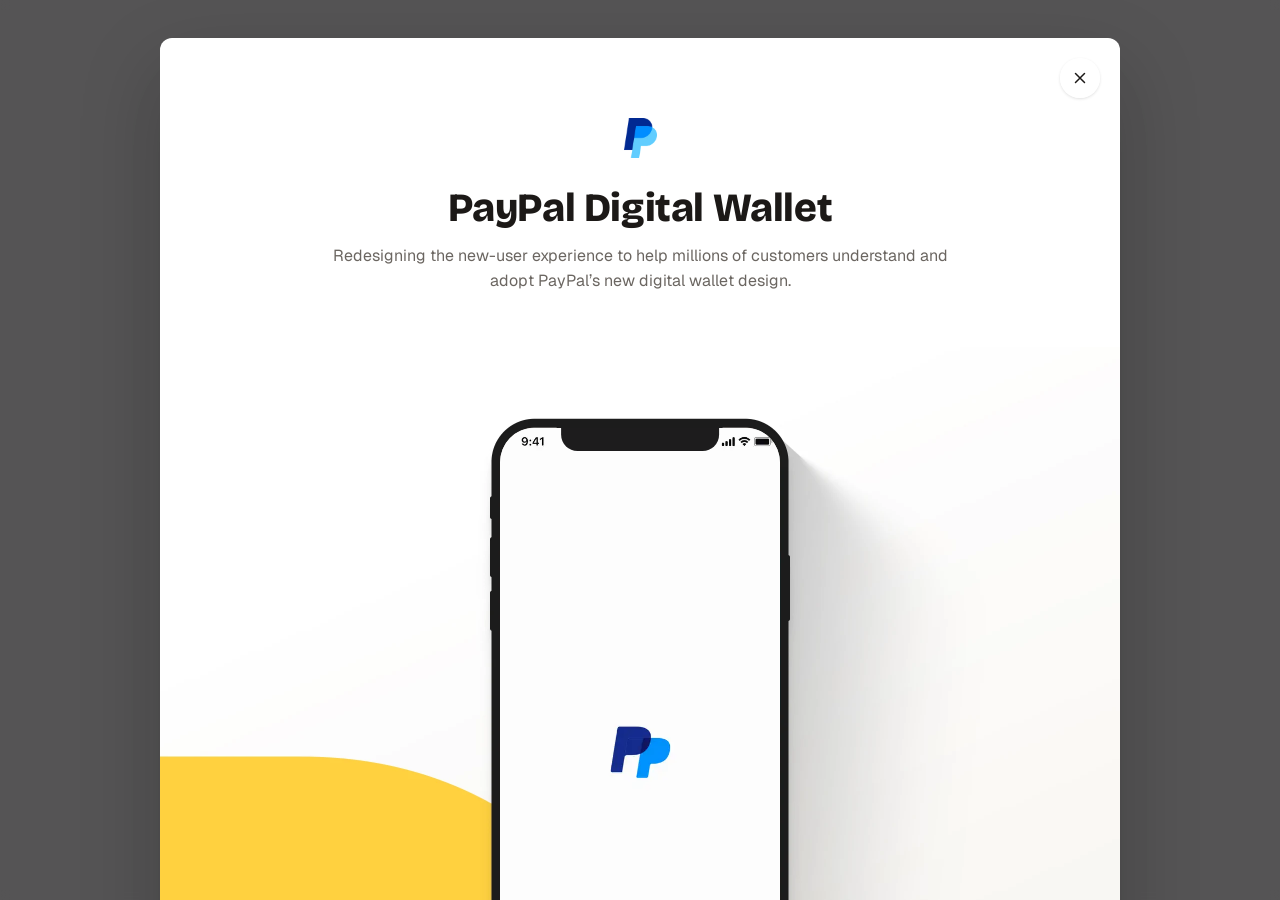
==== paypal/index.html @ 9b064993 "Make Vertical Stories the main homepage; previous home moves to ?alt2 - index.html is now the 3c "Ve" ====
<!DOCTYPE html>
<html lang="en">
<head>
<meta charset="utf-8">
<meta name="viewport" content="width=device-width, initial-scale=1">
<link rel="icon" type="image/svg+xml" href="../assets/logos/favicon.svg">
<title>PayPal Digital Wallet — Case Study</title>
<meta name="description" content="Redesigning the new-user experience to help millions of customers understand and adopt PayPal's new digital wallet design.">
<!-- Link previews. Scrapers do not run JS and never receive the #slug, so a
     shared /#paypal link previews with the card below; the per-project cards
     apply to the standalone /paypal/ URLs. Absolute by spec - update BASE here
     if the site ever moves to a custom domain. -->
<link rel="canonical" href="https://mnguyen89.github.io/portfolio/paypal/">
<meta property="og:type" content="article">
<meta property="og:site_name" content="Minh Nguyen — Product Design">
<meta property="og:title" content="PayPal Digital Wallet — Case Study">
<meta property="og:description" content="Redesigning the new-user experience to help millions of customers understand and adopt PayPal's new digital wallet design.">
<meta property="og:url" content="https://mnguyen89.github.io/portfolio/paypal/">
<meta property="og:image" content="https://mnguyen89.github.io/portfolio/assets/og/og-paypal.jpg">
<meta property="og:image:width" content="1200">
<meta property="og:image:height" content="630">
<meta property="og:image:alt" content="The redesigned PayPal home screen on an iPhone, over the blue and gold brand shapes.">
<meta name="twitter:card" content="summary_large_image">
<link rel="preconnect" href="https://fonts.googleapis.com">
<link rel="preconnect" href="https://fonts.gstatic.com" crossorigin>
<link href="https://fonts.googleapis.com/css2?family=Bricolage+Grotesque:opsz,wght@12..96,400..800&family=Geist:wght@400..700&family=Inter:wght@400..700&display=swap" rel="stylesheet">
<link rel="stylesheet" href="styles.css?v=4c7ffb04">
<link rel="stylesheet" href="../shared/project-nav.css?v=df416aa3">
</head>
<body>

<div class="cs-backdrop" data-modal>
  <div class="cs-panel" role="dialog" aria-modal="true" aria-labelledby="cs-title" tabindex="-1">
    <button class="cs-close" type="button" data-modal-close aria-label="Close case study">
      <svg viewBox="0 0 24 24" aria-hidden="true"><path d="M6 6l12 12M18 6L6 18" /></svg>
    </button>

    <article class="cs">
      <header class="cs-hero">
        <img class="cs-hero__logo" src="assets/paypal-logo.webp" alt="PayPal" width="200" height="241">
        <h1 class="cs-hero__title" id="cs-title">PayPal Digital Wallet</h1>
        <p class="cs-hero__lede">Redesigning the new-user experience to help millions of customers understand and adopt PayPal’s new digital wallet design.</p>
      </header>

      <div class="cs-heroVisual">
        <img class="cs-heroVisual__plate" src="assets/mockups/hero-stage.webp" width="1920" height="1588"
             alt="" aria-hidden="true" fetchpriority="high">
        <span class="cs-plateScreen cs-heroVisual__screen">
          <img src="assets/screens/hero-poster.webp" width="542" height="1174" alt="Redesigned PayPal home screen welcoming a new user with Send Money and Find Deals shortcuts, a setup checklist and a $5 gift offer." fetchpriority="high" data-anim-src="assets/screens/hero-anim.webp" data-anim-on-load>
          <span class="cs-plateScreen__notch" aria-hidden="true"></span>
        </span>
      </div>

      <section class="cs-keywords" aria-labelledby="cs-keywords-title">
        <h2 class="cs-keywords__title" id="cs-keywords-title">Project at a glance</h2>
        <ul class="cs-tags">
          <li class="cs-tag">Design Lead</li>
          <li class="cs-tag">Mid 2021</li>
          <li class="cs-tag">Mobile</li>
          <li class="cs-tag">New User</li>
          <li class="cs-tag">Activation</li>
          <li class="cs-tag">Onboarding</li>
          <li class="cs-tag">Redesign</li>
          <li class="cs-tag">System</li>
          <li class="cs-tag">Branding</li>
        </ul>
      </section>

      <hr class="cs-divider">

      <section class="cs-copy cs-copy--wide cs-copy--intro" aria-labelledby="cs-premise-title">
        <p class="cs-copy__eyebrow">Problem</p>
        <h2 class="cs-copy__title" id="cs-premise-title">PayPal does a lot; not everyone knew</h2>
        <p class="cs-copy__body">PayPal was evolving from a payments product into a broader digital wallet. The redesigned PayPal app introduced a much wider set of capabilities. We needed an onboarding experience that could introduce the new PayPal without overwhelming people — and work across a rapidly evolving global product. I led the design of a new-user experience that helped customers understand the value of the wallet, personalize their setup, and discover relevant features from their first session.</p>
      </section>

      <section class="cs-gallery" aria-label="Concept illustrations">
        <figure class="cs-gallery__item">
          <img src="assets/illus-1.webp" width="1000" height="840" alt="PayPal app search for a person to pay, with pizza and coin artwork around the phone." decoding="async">
          <figcaption class="cs-gallery__label">Sending money</figcaption>
        </figure>
        <figure class="cs-gallery__item">
          <img src="assets/illus-2.webp" width="1000" height="840" alt="PayPal deals screen with shopping categories and featured offers, with shopper and gift artwork around the phone." decoding="async">
          <figcaption class="cs-gallery__label">Shop and earn</figcaption>
        </figure>
        <figure class="cs-gallery__item cs-gallery__item--solo">
          <img src="assets/illus-3.webp" width="640" height="546" alt="PayPal Bitcoin screen showing the price, a 24-hour chart and Buy and Sell actions, with gold coin artwork around the phone." decoding="async">
          <figcaption class="cs-gallery__label">Investing</figcaption>
        </figure>
      </section>

      <section class="cs-copy" aria-labelledby="cs-background-title">
        <h2 class="cs-copy__title" id="cs-background-title">A new PayPal needed a new intro</h2>
        <p class="cs-copy__body">The new home experience brought previously separate products into a single destination. But while the product itself was changing dramatically, the first-time experience still needed to answer a basic question: How do we help someone quickly understand what PayPal can do for them?</p>
      </section>

      <section class="cs-compare" aria-label="The app before and after the redesign">
        <div class="cs-compare__stage">
          <div class="cs-compare__stageInner">
            <figure class="cs-compare__item cs-compare__item--previous">
              <figcaption class="cs-compare__label">Before</figcaption>
              <img class="cs-compare__card" src="assets/screens/previous.webp" width="744" height="1606" alt="Previous PayPal app home screen with recent activity and promotional banners." loading="lazy" decoding="async">
            </figure>
            <figure class="cs-compare__item cs-compare__item--current">
              <figcaption class="cs-compare__label cs-compare__label--strong">Digital Wallet 2.0</figcaption>
              <div class="cs-compare__phones cs-plate cs-plate--compare">
                <img src="assets/mockups/compare-stage.webp" width="1016" height="964"
                     alt="Two redesigned screens: the welcome screen greeting Alisha with Send Money and Find Deals tiles and a Get set up checklist, and the home screen showing balance, credit cards and Send Again contacts."
                     loading="lazy" decoding="async">
              </div>
            </figure>
          </div>
        </div>
      </section>

      <section class="cs-flow" aria-labelledby="cs-flow-title">
        <div class="cs-flow__copy">
          <h2 class="cs-copy__title" id="cs-flow-title">Considering the impact</h2>
          <p class="cs-copy__body">I led the end-to-end design of the new-user experience, working across product, research, content, engineering, and teams responsible for individual wallet products. The impact reached past new customers: the redesign changed navigation for millions of existing ones too, so one flow had to serve three audiences at once — brand new, new to the app, and simply updating. Showing everyone the same onboarding would have re-introduced the app to people who already knew it.</p>
        </div>

        <div class="cs-flow__stage">
          <div class="cs-flow__stageInner">
        <img class="cs-flow__diagram" src="assets/flow-diagram.webp" width="1280" height="425" alt="Onboarding split into four phases, left to right: Welcome Screen, Sign Up, Tour, First Use." loading="lazy" decoding="async">

        <!-- The matrix ships as the design's bitmap; the table below carries the same
             data to screen readers, which a prose alt attribute could not. -->
        <img class="cs-flow__matrix" src="assets/flow-matrix.webp" width="1280" height="672" alt="" loading="lazy" decoding="async">
        <div class="cs-visuallyHidden">
        <table>
          <caption>Onboarding experience matrix by user segment</caption>
          <thead>
            <tr>
              <th scope="col">Segment</th>
              <th scope="col">Welcome Screen</th>
              <th scope="col">Product Tour</th>
              <th scope="col">First-time experience</th>
            </tr>
          </thead>
          <tbody>
            <tr>
              <th scope="row">New users, who will onboard after 2.0</th>
              <td>Yes — click on Sign Up</td>
              <td>Yes</td>
              <td>Yes</td>
            </tr>
            <tr>
              <th scope="row">Existing users, new to native app after 2.0</th>
              <td>Yes — click on Login</td>
              <td>Yes</td>
              <td>No — already activated</td>
            </tr>
            <tr>
              <th scope="row">Existing users, updating from 1.0 to 2.0</th>
              <td>Not applicable</td>
              <td>Yes</td>
              <td>No — already activated</td>
            </tr>
            <tr>
              <th scope="row" colspan="4">Existing users, new products introduced after 2.0</th>
            </tr>
          </tbody>
        </table>
        </div>
          </div>
        </div>
      </section>

      <section class="cs-launch" aria-labelledby="cs-launch-title">
        <div class="cs-copy cs-copy--onDark">
          <h2 class="cs-copy__title" id="cs-launch-title">Global launch</h2>
          <p class="cs-copy__body">Launching meant 100+ markets, two platforms, and product availability that differed by country — so content was localized for availability and currency, and each piece went out as an experiment measured against the flow it replaced.</p>
          <p class="cs-copy__body"><strong>Profile Completion:</strong> For new users, the biggest challenge was friction — most people abandoned PayPal mid-transaction — a card that wouldn’t link, a payment that declined. Waiting until checkout to get an account in order was too late, so profile completion moved that work forward. We developed an activation zone on the dashboard and turned setup into a visible, resumable checklist, clearing those steps before the first transaction.</p>
        </div>

        <div class="cs-launch__phones cs-plate cs-plate--launch">
          <img src="assets/mockups/launch-stage.webp" width="1920" height="2159"
               alt="Two launched screens side by side: a welcome sheet introducing the everything wallet — money, cards, banks, rewards and receipts — and the personalised home screen with shortcuts and setup guidance."
               loading="lazy" decoding="async">
        </div>

        <ul class="cs-outcomes">
          <li class="cs-outcome">
            <svg class="cs-outcome__icon" viewBox="0 0 40 40" aria-hidden="true" focusable="false">
              <circle cx="20" cy="20" r="15.5" opacity="0.32" />
              <path d="M24 5.5 11.4 21.6h6.8l.5 12.9 10.2-15.9h-6.7z" />
            </svg>
            <div class="cs-outcome__content">
              <h3 class="cs-outcome__title">Activation</h3>
              <ul class="cs-outcome__list">
                <li>Lift in 7-day activation</li>
                <li>Lift in secondary activation</li>
              </ul>
            </div>
          </li>
          <li class="cs-outcome">
            <svg class="cs-outcome__icon" viewBox="0 0 40 40" aria-hidden="true" focusable="false">
              <g opacity="0.35">
                <circle cx="15.5" cy="12" r="6.6" />
                <path d="M15.5 21.2c-6.3 0-11.4 5.1-11.4 11.4 0 .9.7 1.6 1.6 1.6h19.6c.9 0 1.6-.7 1.6-1.6 0-6.3-5.1-11.4-11.4-11.4z" />
              </g>
              <path d="M36.4 21.7a2.1 2.1 0 0 0-3 0l-6.9 6.9-2.8-2.8a2.1 2.1 0 1 0-3 3l4.3 4.3a2.1 2.1 0 0 0 3 0l8.4-8.4a2.1 2.1 0 0 0 0-3z" />
            </svg>
            <div class="cs-outcome__content">
              <h3 class="cs-outcome__title">Profile completion</h3>
              <ul class="cs-outcome__list">
                <li>Increase in FI addition</li>
                <li>Reduction in checkout declines</li>
              </ul>
            </div>
          </li>
        </ul>

        <div class="cs-rollout cs-plate cs-plate--rollout" aria-label="Launched onboarding screens">
          <img src="assets/mockups/rollout-stage.webp" width="1920" height="1042"
               alt="Three launched screens: a profile with a setup checklist and invite-a-friend offer, a complete-setup screen two of five steps in, and the onboarding walkthrough."
               loading="lazy" decoding="async">
          <span class="cs-plateScreen cs-plate--rollout__screen">
            <img class="ph__anim" src="assets/screens/rollout-3-poster.webp" width="540" height="1169"
                 data-anim-src="assets/screens/rollout-3.webp"
                 alt="Screen recording of the onboarding walkthrough animating through the wallet setup steps." loading="lazy" decoding="async">
            <span class="cs-plateScreen__notch" aria-hidden="true"></span>
            <button class="ph__play" type="button" data-anim-play hidden>Play animation</button>
          </span>
        </div>

        <header class="cs-valueIntro">
          <h2 class="cs-launch__subtitle">Value and education</h2>
          <p class="cs-launch__lede">Because PayPal’s capabilities varied across customers and markets, a fixed onboarding sequence wouldn’t scale. We created a modular system where content could be assembled based on product availability, market, and customer context. The welcome screens answer that before sign-up, each carrying one concrete reason to join. The second set walks through PayPal’s line of products once someone is in the app — what each one does, and how to start.</p>
        </header>
        <div class="cs-valueGrid cs-plate cs-plate--value" aria-label="Value and education screens">
          <img src="assets/mockups/value-stage.webp" width="1920" height="1723"
               alt="Eight onboarding screens. Four welcome screens each give one reason to join PayPal — paying at home and on the go, sending to friends, buying online with confidence, and more ways to pay at checkout. Four education screens cover Purchase Protection, what Ethereum is, earning points with PayPal, and cash back with PayPal."
               loading="lazy" decoding="async">
        </div>
        <section class="cs-impact" aria-labelledby="cs-impact-title">
          <h2 class="cs-impact__title" id="cs-impact-title">The impact</h2>
          <p class="cs-impact__body">The new-user experience launched as part of PayPal’s global digital wallet rollout, creating a unified introduction to the redesigned product. The work established a scalable onboarding framework that allowed new wallet capabilities to be introduced without rebuilding the customer journey from scratch.</p>
        </section>

        <nav class="cs-projectNav" aria-label="Project navigation">
          <hr class="cs-projectNav__divider">
          <div class="cs-projectNav__row">
            <a class="cs-projectNav__btn cs-projectNav__btn--prev" href="../slack/index.html" data-project-nav="prev">
              <span class="cs-projectNav__icon">
                <svg class="cs-projectNav__chev" viewBox="0 0 20 20" aria-hidden="true" focusable="false">
                  <path d="M7.5 4.167 13.333 10 7.5 15.833" />
                </svg>
              </span>
              <span class="cs-projectNav__text">
                <span class="cs-projectNav__kicker">Previous project</span>
                <span class="cs-projectNav__title">New Team Activation</span>
              </span>
            </a>
            <a class="cs-projectNav__btn cs-projectNav__btn--next" href="../system/index.html" data-project-nav="next">
              <span class="cs-projectNav__text">
                <span class="cs-projectNav__kicker">Next project</span>
                <span class="cs-projectNav__title">Systems Design</span>
              </span>
              <span class="cs-projectNav__icon">
                <svg class="cs-projectNav__chev" viewBox="0 0 20 20" aria-hidden="true" focusable="false">
                  <path d="M7.5 4.167 13.333 10 7.5 15.833" />
                </svg>
              </span>
            </a>
          </div>
        </nav>
      </section>
    </article>
  </div>
</div>

<script>
  const modal = document.querySelector('[data-modal]');

  modal.querySelector('[data-modal-close]').addEventListener('click', () => {
    modal.dispatchEvent(new CustomEvent('casestudy:close', { bubbles: true }));
    // When embedded by the portfolio home, tell the host to dismiss the overlay.
    if (window.parent !== window) {
      window.parent.postMessage({ type: 'case-study:close' }, '*');
    } else {
      // Opened on its own — a local dev server, a shared link, file:// — there
      // is no host to dismiss, so closing goes back to the home page instead
      // of doing nothing.
      window.location.href = '../index.html';
    }
  });
  document.addEventListener('keydown', (e) => {
    if (e.key === 'Escape') modal.querySelector('[data-modal-close]').click();
  });

  // Subtle scroll-in reveal. Elements are grouped so grids stagger row by row.
  if (!matchMedia('(prefers-reduced-motion: reduce)').matches) {
    const groups = [
      { sel: '.cs-hero__logo, .cs-hero__title, .cs-hero__lede', stagger: 70 },
      { sel: '.cs-heroVisual', stagger: 0 },
      { sel: '.cs-keywords__title', stagger: 0 },
      { sel: '.cs-tag', stagger: 35 },
      { sel: '.cs-gallery img', stagger: 90 },
      { sel: '.cs-copy > *', stagger: 70 },
      { sel: '.cs-compare__item', stagger: 120 },
      { sel: '.cs-flow__diagram', stagger: 0 },
      { sel: '.cs-flow__matrix', stagger: 0 },
      { sel: '.cs-launch__phones', stagger: 0 },
      { sel: '.cs-outcome', stagger: 120 },
      { sel: '.cs-rollout', stagger: 0 },
      { sel: '.cs-launch__subtitle', stagger: 0 },
      { sel: '.cs-valueGrid', stagger: 0 },
      { sel: '.cs-projectNav__btn', stagger: 80 },
    ];

    const targets = [];
    groups.forEach(({ sel, stagger }) => {
      document.querySelectorAll(sel).forEach((el, i) => {
        el.setAttribute('data-reveal', '');
        if (stagger) el.style.setProperty('--reveal-delay', `${i * stagger}ms`);
        targets.push(el);
      });
    });
    document.documentElement.classList.add('cs-reveal');

    const revealer = new IntersectionObserver((entries) => {
      entries.forEach(({ target, isIntersecting }) => {
        if (!isIntersecting) return;
        target.classList.add('is-revealed');
        revealer.unobserve(target);
      });
    }, { threshold: 0.12, rootMargin: '0px 0px -6% 0px' });

    targets.forEach((el) => revealer.observe(el));
  }

  // Animated screens play through exactly once and hold the final frame — which is
  // the same image as the poster, so nothing snaps at the end. The poster is never
  // restored: doing that on viewport exit would amount to a loop.
  // [data-anim-on-load] starts as soon as the asset is ready; the rest wait to be
  // scrolled into view so they are actually seen.
  const animated = document.querySelectorAll('[data-anim-src]');
  const reduceMotion = matchMedia('(prefers-reduced-motion: reduce)');

  const play = (img) => {
    if (img.dataset.played) return;
    img.dataset.posterSrc = img.dataset.posterSrc || img.getAttribute('src');
    img.dataset.played = '1';
    img.setAttribute('src', img.dataset.animSrc);
  };

  // Preload so the still frame stays put instead of blanking while the animation
  // downloads, and so playback starts at frame 0 rather than part-way through.
  const preloadThenPlay = (img) => {
    if (img.dataset.played || img.dataset.preloading || reduceMotion.matches) return;
    img.dataset.preloading = '1';
    const pre = new Image();
    pre.onload = () => play(img);
    pre.onerror = () => { delete img.dataset.preloading; };
    pre.src = img.dataset.animSrc;
  };

  if (animated.length) {
    const onLoad = [...animated].filter((i) => i.hasAttribute('data-anim-on-load'));
    const onScroll = [...animated].filter((i) => !i.hasAttribute('data-anim-on-load'));

    onLoad.forEach(preloadThenPlay);

    if (onScroll.length) {
      const observer = new IntersectionObserver((entries) => {
        entries.forEach(({ target, isIntersecting }) => {
          if (!isIntersecting) return;
          observer.unobserve(target);
          preloadThenPlay(target);
        });
      }, { threshold: 0.35 });
      onScroll.forEach((img) => observer.observe(img));
    }

    animated.forEach((img) => {
      const button = img.closest('.cs-plateScreen')?.querySelector('[data-anim-play]');
      if (!button) return;
      button.hidden = !reduceMotion.matches;
      button.addEventListener('click', () => {
        play(img);
        button.hidden = true;
      });
    });

    reduceMotion.addEventListener('change', () => {
      animated.forEach((img) => {
        const button = img.closest('.cs-plateScreen')?.querySelector('[data-anim-play]');
        if (button) button.hidden = !reduceMotion.matches || !!img.dataset.played;
      });
      if (!reduceMotion.matches) onLoad.forEach(preloadThenPlay);
    });
  }
</script>

</body>
</html>
---- paypal/styles.css ----
/* shared copy template: eyebrow, title, body, stats callout */
@import url("../shared/cs-content.css");

:root {
  --cs-ink: #1c1917;
  --cs-ink-soft: #6b6661;
  --cs-ink-mute: #77757a;
  --cs-surface: #ffffff;
  --cs-surface-warm: #f7f5f0;
  --cs-surface-grey: #f8f8f8;
  --cs-blue: #0070e0;
  /* 190:93447's gradient stops */
  --cs-blue-top: #006fde;
  --cs-blue-deep: #003087;
  --cs-gold: #ffd140;
  --cs-line: #d7d3da;
  /* design token color-outline-tertiary -> color.palettes.gray.60 (#5e5d60) */
  --cs-outline-tertiary: 94 93 96;

  --cs-display: "Bricolage Grotesque", "Helvetica Neue", Arial, sans-serif;
  --cs-body: "Geist", "Helvetica Neue", Arial, sans-serif;
  --cs-ui: "Inter", "Helvetica Neue", Arial, sans-serif;

  --cs-gutter: clamp(96px, 22.2cqi - 53px, 160px);
  /* image rows sit at the design's 136 inset so mockups keep their Figma sizes */
  --cs-media: clamp(96px, 16.7cqi - 40px, 120px);
  --cs-radius: 12px;

}

* { box-sizing: border-box; }

body {
  margin: 0;
  background: #d9d9d9;
  font-family: var(--cs-body);
  line-height: 1.6;
  color: var(--cs-ink);
  -webkit-font-smoothing: antialiased;
}

/* ---------- Modal shell ---------- */

.cs-backdrop {
  position: fixed;
  inset: 0;
  display: flex;
  justify-content: center;
  align-items: flex-start;
  padding: clamp(0px, 3vw, 64px);
  background: rgba(29, 28, 29, 0.7);
  backdrop-filter: blur(5px);
  overflow-y: auto;
  overscroll-behavior: contain;
}

.cs-panel {
  position: relative;
  width: min(960px, 100%);
  background: var(--cs-surface);
  border-radius: var(--cs-radius);
  box-shadow: 0 32px 80px rgba(0, 0, 0, 0.22);
}

.cs-close {
  position: sticky;
  top: 20px;
  z-index: 5;
  display: grid;
  place-items: center;
  width: 40px;
  height: 40px;
  /* negative bottom margin cancels the button's own line box so the article starts flush at the top */
  margin: 20px 20px -60px auto;
  padding: 0;
  border: 0;
  border-radius: 999px;
  background: rgba(255, 255, 255, 0.82);
  backdrop-filter: blur(8px);
  box-shadow: 0 1px 3px rgba(0, 0, 0, 0.12);
  color: var(--cs-ink);
  cursor: pointer;
}

.cs-close:hover { background: #fff; }
.cs-close:focus-visible { outline: 2px solid var(--cs-blue); outline-offset: 2px; }

.cs-close svg {
  width: 18px;
  height: 18px;
  fill: none;
  stroke: currentColor;
  stroke-width: 2;
  stroke-linecap: round;
}

/* ---------- Case study ---------- */

.cs {
  container-type: inline-size;
  display: flex;
  flex-direction: column;
  gap: 50px;
  padding-bottom: 0;
  overflow: hidden;
  border-radius: var(--cs-radius);
}

.cs-visuallyHidden {
  position: absolute;
  width: 1px;
  height: 1px;
  margin: -1px;
  padding: 0;
  overflow: hidden;
  clip-path: inset(50%);
  white-space: nowrap;
}

.cs sup { font-size: 0.7em; vertical-align: super; line-height: 0; }

/* Hero */

.cs-hero {
  padding: 80px var(--cs-gutter) 3px;
  text-align: center;
}

.cs-hero__logo {
  display: block;
  width: 33px;
  height: auto;
  margin: 0 auto 27px;
}

.cs-hero__title {
  margin: 0 0 12px;
  font-family: var(--cs-display);
  font-weight: 800;
  font-size: clamp(30px, 4.2cqi, 40px);
  line-height: 1.15;
  letter-spacing: -0.01em;
  color: var(--cs-ink);
}

.cs-hero__lede {
  margin: 0 auto;
  font-size: 16px;
  line-height: 1.6;
  color: var(--cs-ink-soft);
}

.cs-heroVisual {
  position: relative;
  /* 190:93307 exports exactly on its box, blobs and long shadow included */
  aspect-ratio: 960 / 794;
  overflow: hidden;
}

.cs-heroVisual__plate {
  display: block;
  width: 100%;
  height: 100%;
}

/* ---------- Figma mockup plates ----------
   Frame, notch, screen and shadows all arrive as one composited export per
   group (Flat iPhone plus its long shadow), so nothing is redrawn here and no
   seam can open between a screen bitmap and its bezel. Each export runs past
   its node box wherever the long shadow bleeds; that overflow is left visible
   so it falls behind whatever follows, the way Figma composites it. */

.cs-plate {
  position: relative;
  padding: 0;
  /* NOT overflow:hidden. The exports bleed past their boxes wherever the long
     shadow runs on (257 below the launch plate), and clipping to the box cut
     that shadow off mid-strength, leaving a hard horizontal edge across the
     band. The bleed is allowed to show instead: its baked background is the
     same gradient the band paints, matched to within 1/255, so the only thing
     that reads is the shadow itself.

     The img is absolutely positioned, so it paints above later static siblings
     — whatever follows a bleeding plate therefore lifts itself above it with
     position + z-index rather than the plate clipping. */
}

.cs-plate > img {
  display: block;
  position: absolute;
  top: 0;
  left: 0;
  width: 100%;
  height: auto;
}

/* 322:110507 — box 960x822, export bleeds 257 past the bottom */
.cs-plate--launch { aspect-ratio: 960 / 822; }
/* 190:93477 — box 960x505, bleeds 16 */
.cs-plate--rollout { aspect-ratio: 960 / 505; }
/* 190:93502 — exports flush to its box */
.cs-plate--value { aspect-ratio: 960 / 861.14; }
/* 200:97339 — box 412x385.85, bleeds 48 / 30 / 48 / 66 */
.cs-plate--compare { aspect-ratio: 412 / 385.85; }
.cs-plate--compare > img {
  width: 123.301%;
  left: -11.6505%;
  top: -7.775%;
}

/* A live screen dropped into a plate's aperture, for the two animated mockups.
   The notch is redrawn because this screen covers the one baked into the plate. */
.cs-plateScreen {
  position: absolute;
  overflow: hidden;
  border-radius: 12.266% / 5.668%;
}

.cs-plateScreen > img {
  display: block;
  /* the screen exports carry ~2px of their section background at the edges, so
     overscan a little and let the aperture crop the fringe away */
  width: 103%;
  height: 103%;
  margin: -1.5%;
  object-fit: cover;
}

.cs-plateScreen__notch {
  position: absolute;
  top: 0;
  left: 50%;
  width: 56.532%;
  height: 3.7562%;
  transform: translateX(-50%);
  border-radius: 0 0 10.443% 10.443% / 0 0 72.622% 72.622%;
  background: #1d1c1d;
}

/* screen sits at 340.42, 81.17 in the 960x794 hero plate */
.cs-heroVisual__screen {
  left: 35.4604%;
  top: 10.2229%;
  width: 29.0788%;
  height: 76.0886%;
}

/* third phone's screen at 611.77, 55.81 in the 960x505 rollout plate */
.cs-plate--rollout__screen {
  left: 63.726%;
  top: 11.0515%;
  width: 18.901%;
  height: 77.8951%;
  border-radius: 12.266% / 5.658%;
}

.ph__play {
  position: absolute;
  left: 50%;
  bottom: 6%;
  transform: translateX(-50%);
  padding: 8px 14px;
  border: 0;
  border-radius: 999px;
  background: rgba(8, 8, 10, 0.82);
  color: #fff;
  font-family: var(--cs-body);
  font-size: 12px;
  cursor: pointer;
  z-index: 1;
}

/* Keywords */

.cs-keywords {
  /* 262:99258 insets at the 160 text gutter and the 640 box is what makes the
     chips break 4 / 4 / 1. The 175 gap up to the hero visual is 125 here plus
     the 50 .cs gap. */
  padding: 125px var(--cs-gutter) 0;
}

/* 262:99303 */
.cs-keywords__title {
  margin: 0 0 75px;
  font-family: var(--cs-display);
  font-weight: 800;
  font-size: clamp(22px, 2.92cqi, 28px);
  line-height: 1.15;
  letter-spacing: -0.01em;
  text-align: center;
  color: var(--cs-ink);
}


/* 262:99315 — half the frame wide, 175 clear above and below (125 + .cs gap).
   Tapered: color-outline-tertiary peaking at 20% through the core, easing out to
   nothing at both ends so the rule stops without a hard edge. The shoulder stop
   is scaled by the same half so the taper keeps its shape. */
.cs-divider {
  width: min(480px, 50cqi);
  height: 1px;
  margin: 125px auto 0;
  border: 0;
  background: linear-gradient(
    90deg,
    rgb(var(--cs-outline-tertiary) / 0) 0%,
    rgb(var(--cs-outline-tertiary) / 0.11) 18%,
    rgb(var(--cs-outline-tertiary) / 0.2) 50%,
    rgb(var(--cs-outline-tertiary) / 0.11) 82%,
    rgb(var(--cs-outline-tertiary) / 0) 100%
  );
}

.cs-tags {
  display: flex;
  flex-wrap: wrap;
  justify-content: center;
  gap: 16px;
  margin: 0;
  padding: 0;
  list-style: none;
}

.cs-tag {
  padding: 10px 28px;
  border-radius: 70px;
  background: var(--cs-surface-warm);
  font-family: var(--cs-display);
  font-weight: 500;
  font-size: 16px;
  line-height: 1.15;
  color: #5e5d60;
}

/* Illustration pair */

/* 190:93339 — wraps two up, then the third alone and centred on its own row.
   Column gap 48, row gap 100, both inside the section's 40 / 16 padding. */
.cs-gallery {
  --gal-gap: clamp(12px, 5cqi, 48px);
  display: grid;
  grid-template-columns: repeat(2, minmax(0, 1fr));
  justify-items: center;
  column-gap: var(--gal-gap);
  row-gap: clamp(32px, 10.42cqi, 100px);
  /* 40 of its own, plus the 20 bottom padding 190:93300 now carries below the
     gallery, so the gap down to the next copy block reads 210 not 190 */
  padding: 40px calc(var(--cs-media) + 16px) 60px;
}

.cs-gallery__item {
  margin: 0;
  width: 100%;
}

/* 393:119526 spans both tracks but keeps one track's width, so it centres */
.cs-gallery__item--solo {
  grid-column: 1 / -1;
  width: calc((100% - var(--gal-gap)) / 2);
}

/* 393:119497 — 13 Geist over 160%, centred under the plate */
.cs-gallery__label {
  margin-top: 16px;
  font-size: 13px;
  line-height: 1.6;
  text-align: center;
  color: var(--cs-ink-mute);
}

/* 393:119526 sets 24 here where the first two rows use 16 */
.cs-gallery__item--solo .cs-gallery__label { margin-top: 24px; }

.cs-gallery img {
  /* block, or the inline baseline adds ~7px of descender under every plate and
     each row lands 7 taller than the 305.8 / 318 Figma draws */
  display: block;
  width: 100%;
  height: auto;
  border-radius: 8px;
}

/* Copy blocks */

.cs-copy {
  /* 190:93342 gap is now 100 to the compare band (the 150 moved into
     200:95655's new 50 top padding, so compare -> flow still reads 150) */
  padding: 100px var(--cs-gutter) 50px;
}

.cs-copy__title {
  margin: 0 0 20px;
  font-family: var(--cs-display);
  font-weight: 800;
  font-size: clamp(22px, 2.92cqi, 28px);
  line-height: 1.15;
  letter-spacing: -0.01em;
  color: var(--cs-ink);
}

.cs-copy__body {
  margin: 0;
  max-width: 480px;
  font-size: 13px;
  line-height: 1.6;
  color: var(--cs-ink-soft);
}

.cs-copy__body + .cs-copy__body { margin-top: 20px; }

.cs-copy__body strong { font-weight: 700; color: inherit; }

.cs-copy--onDark { padding: 0 var(--cs-gutter); }

/* 235:97550 — full-width body, unlike the 480 copy blocks below it */
.cs-copy--wide .cs-copy__body { max-width: none; }
.cs-copy--intro { padding: 125px var(--cs-gutter) 50px; }

.cs-copy--onDark .cs-copy__title { color: #fff; }
.cs-copy--onDark .cs-copy__body { color: rgba(255, 255, 255, 0.8); }

/* Before / after */

.cs-compare {
  display: flex;
  justify-content: center;
  padding: clamp(48px, 18.75cqi, 180px) var(--cs-gutter) clamp(56px, 20.83cqi, 200px);
  background: var(--cs-surface-grey);
}

/* 200:97332 scales as one composition: the stage is the query container and every
   dimension inside is in em, so the three phones never reflow independently. */
.cs-compare__stage {
  container-type: inline-size;
  width: min(640px, 100%);
}

.cs-compare__stageInner {
  font-size: min(16px, 2.5cqi);
  display: flex;
  align-items: flex-start;
  gap: 6.25em;
}

.cs-compare__item {
  display: flex;
  flex-direction: column;
  gap: 4em;
  margin: 0;
  min-width: 0;
}

.cs-compare__item--previous { width: 8em; flex: none; }
.cs-compare__item--current { width: 25.75em; flex: none; }

.cs-compare__card {
  width: 100%;
  height: auto;
  border-radius: 0.833em;
  /* 200:97336 carries a 0.833px #5e5d60 stroke; inset so it costs no layout width */
  box-shadow:
    inset 0 0 0 0.052em #5e5d60,
    0 1px 3px rgba(0, 0, 0, 0.08);
}

.cs-compare__label {
  font-family: var(--cs-display);
  font-weight: 400;
  font-size: 1em;
  line-height: 1.15;
  color: var(--cs-ink-mute);
}

.cs-compare__label--strong {
  font-weight: 700;
  color: var(--cs-ink);
}

/* Flow diagram + matrix */

.cs-flow {
  display: flex;
  flex-direction: column;
  gap: 56px;
  padding: 100px 0 100px;
}

.cs-flow__copy {
  padding-inline: var(--cs-gutter);
  margin-bottom: 19px;
}

.cs-flow__copy > * { max-width: 480px; }
.cs-flow__copy .cs-copy__title { margin-bottom: 20px; }

/* Diagram + matrix scale together as one composition, gap and padding included. */
.cs-flow__stage {
  container-type: inline-size;
  width: min(640px, 100% - 2 * var(--cs-gutter));
  margin-inline: auto;
}

.cs-flow__stageInner {
  font-size: min(16px, 2.5cqi);
  display: flex;
  flex-direction: column;
  align-items: center;
  gap: 3.5em;
  padding-bottom: 3em;
}

/* 200:95652 and 200:95648 ship as bitmaps, so they scale with the stage. */
.cs-flow__diagram,
.cs-flow__matrix {
  display: block;
  width: 100%;
  height: auto;
}

/* Global launch (blue) */

.cs-launch {
  display: flex;
  flex-direction: column;
  gap: 50px;
  padding: 200px 0 0;
  /* 190:93447 — the band now runs a vertical gradient rather than flat blue.
     Figma stretches the gradient axis to 1.284x the band, so the bottom edge
     only reaches ~78% of the way to the deep stop. Verified against the baked
     backgrounds of the three mockup plates, which sit inside this band. */
  background: linear-gradient(180deg, var(--cs-blue-top) 0%, var(--cs-blue-deep) 128.424%);
  color: #fff;
}

/* 322:110507 exports with its own 100 / 160 padding and 40 gap */
.cs-launch__phones { width: 100%; }

.cs-outcomes {
  display: grid;
  grid-template-columns: repeat(2, minmax(0, 1fr));
  gap: 0;
  margin: 50px var(--cs-gutter);
  padding: clamp(32px, 5.83cqi, 56px) clamp(16px, 2.9cqi, 28px) clamp(36px, 6.67cqi, 64px);
  list-style: none;
  /* sits in the launch plate's 257 of shadow bleed, so it has to paint above
     the plate's absolutely-positioned image; at 92% the shadow still reads
     faintly through, which is what Figma composites too */
  position: relative;
  z-index: 1;
  /* 200:96818: #1f81e4 at 92%, so the blue band reads faintly through the card. */
  background: rgba(31, 129, 228, 0.92);
  -webkit-backdrop-filter: blur(2px);
  backdrop-filter: blur(2px);
  border-radius: 24px;
  box-shadow:
    0 0.85px 3px rgba(0, 0, 0, 0.19),
    0 0.25px 1px rgba(0, 0, 0, 0.039);
}

.cs-outcome {
  display: flex;
  flex-direction: column;
  align-items: center;
  gap: 16px;
  padding-inline: clamp(8px, 2.5cqi, 24px);
  text-align: center;
}

.cs-outcome__content {
  /* 190:93469 fills its item (292 - 2*24 = 244) rather than hugging its text */
  align-self: stretch;
  display: flex;
  flex-direction: column;
  gap: 20px;
}

/* Duotone: the translucent mass and the solid glyph both ride on currentColor,
   so the pair stays legible if the card colour ever changes. */
.cs-outcome__icon {
  width: 40px;
  height: 40px;
  flex: none;
  fill: currentColor;
  stroke: none;
}

.cs-outcome__title {
  margin: 0;
  font-weight: 700;
  font-size: 16px;
  line-height: 1.6;
}

.cs-outcome__list {
  margin: 0;
  padding: 0;
  font-size: 13px;
  line-height: 1.4;
  list-style: none;
  text-align: center;
  color: rgba(255, 255, 255, 0.8);
}

/* 190:93471 is one text node with a newline and paragraphSpacing 8 */
.cs-outcome__list li + li { margin-top: 8px; }

/* 190:93477 exports with its own 50 / 160 padding and 28 gaps */
.cs-rollout { width: 100%; }

.cs-launch__subtitle {
  font-family: var(--cs-body);
  font-weight: 700;
  font-size: 16px;
  line-height: 1.6;
  text-align: center;
  color: #fff;
}

/* same reason as .cs-outcomes — the rollout plate bleeds 16 into this one */
.cs-valueIntro { position: relative; z-index: 1; padding: 75px var(--cs-gutter) 0; }

.cs-launch__subtitle { margin: 0; }

.cs-launch__lede {
  margin: 8px auto 0;
  max-width: 480px;
  font-size: 13px;
  line-height: 1.6;
  color: rgba(255, 255, 255, 0.8);
  text-align: center;
}

/* 190:93502 exports with its own 100 / 160 padding and 24 / 72 gaps */
.cs-valueGrid { width: 100%; }

/* ---------- The impact (235:97595) ---------- */

.cs-impact {
  padding: 0 var(--cs-gutter);
}

.cs-impact__title {
  margin: 0 0 8px;
  font-family: var(--cs-body);
  font-weight: 700;
  font-size: 16px;
  line-height: 1.6;
  color: #fff;
}

.cs-impact__body {
  margin: 0;
  font-size: 13px;
  line-height: 1.6;
  color: rgba(255, 255, 255, 0.8);
}/* ---------- Scroll-in reveal ----------
   The hidden state is scoped to .cs-reveal, which the script adds at runtime, so
   the page still renders normally if the script never runs. */

@media (prefers-reduced-motion: no-preference) {
  .cs-reveal [data-reveal] {
    opacity: 0;
    transform: translateY(14px);
    transition:
      opacity 620ms cubic-bezier(0.22, 0.61, 0.36, 1),
      transform 620ms cubic-bezier(0.22, 0.61, 0.36, 1);
    transition-delay: var(--reveal-delay, 0ms);
  }

  .cs-reveal [data-reveal].is-revealed {
    opacity: 1;
    transform: none;
  }
}

/* ---------- Responsive ---------- */

@container (max-width: 860px) {
  .cs { gap: 48px; }
  .cs-hero { padding-top: 64px; }
  .cs-launch { padding-block: 112px 96px; }
  .cs-outcomes { margin-block: 40px; }
  .cs-valueIntro { padding-top: 72px; }
  .cs-flow { padding-block: 40px 96px; }
  .cs-copy { padding-top: 72px; }
  .cs-keywords { padding-top: 88px; }
  .cs-keywords__title { margin-bottom: 56px; }
  .cs-divider { margin-top: 88px; }
  .cs-copy--intro { padding-top: 88px; }
}

@container (max-width: 640px) {
  .cs { gap: 40px; }
  .cs-hero { padding-top: 56px; }
  .cs-gallery { padding-block: 40px 0; }
  .cs-keywords { padding-top: 64px; }
  .cs-keywords__title { margin-bottom: 40px; }
  .cs-divider { margin-top: 64px; }
  .cs-copy--intro { padding-top: 64px; }
  .cs-flow { gap: 40px; padding-block: 32px 64px; }
  .cs-launch { gap: 40px; padding-block: 80px 72px; }
  .cs-outcomes { grid-template-columns: 1fr; gap: 40px; margin-block: 32px; }
  .cs-valueIntro { padding-top: 48px; }}

@container (max-width: 420px) {
  .cs-tag { padding: 8px 16px; font-size: 15px; }
}

@media (max-width: 640px) {
  .cs-backdrop { padding: 0; }
  .cs-panel { border-radius: 0; min-height: 100%; }
  .cs { border-radius: 0; }

  /* Phones only. The 96px floor in :root held on all the way down, leaving
     just 183px of content on a 375 phone; visual-design/ and system/ floor
     at 20 and are the reference. Scoped here rather than lowered in :root
     because that floor binds up to a 671px container — tablet width, not
     just mobile. */
  .cs { --cs-gutter: clamp(20px, 22.2cqi - 53px, 160px); }

  /* Same floor problem, and it bit harder: .cs-gallery pads --cs-media + 16
     on each side, so a 96px floor spent 224 of a 375 panel on padding and
     left the two illustration columns about 65px each. 15px keeps the
     gutter's proportion (20 is to the 160 ceiling as 15 is to 120). */
  .cs { --cs-media: clamp(15px, 16.7cqi - 40px, 120px); }
}

@media (prefers-reduced-motion: no-preference) {
  .cs-close { transition: background 0.15s ease; }
}
---- shared/project-nav.css ----
/* ---------- Project nav — shared case-study component ----------
   Figma: "Footer CTA" 393:119462 (960 x 412).

   Every case-study modal links this file and drops the same markup in as the
   last child of its closing band. The component owns its divider, its spacing
   and its colours, so a host page needs no per-modal overrides — it only has to
   provide --cs-gutter, --cs-body and --cs-display, which every case study
   already defines, and a container for the cqi units (.cs).

   Colour: white text over a white pill reading on a dark closing band, which is
   the default. Add .cs-projectNav--onLight to any modal that ends on a light
   background and both invert together — dark text, dark pill, light chevron.

       <nav class="cs-projectNav cs-projectNav--onLight" aria-label="…">

   Geometry, all from 393:119462: the frame pads 50 / 160 and puts 24 between the
   rule and the button row; the row pads 100 above and below the 88-tall buttons
   and splits its 640 as 308 + 24 + 308. */

.cs-projectNav {
  display: flex;
  flex-direction: column;
  align-items: center;
  gap: clamp(10px, 2.4vw, 24px);
  /* scales with the window rather than stepping at a breakpoint */
  padding: clamp(16px, 5vw, 50px) var(--cs-gutter, 160px);

  --nav-ink: #ffffff;
  --nav-ink-soft: rgba(255, 255, 255, 0.75);
  /* channels, not a colour: the divider tapers, so alpha varies along it */
  --nav-rule: 248 248 248;
  --nav-pill: #ffffff;
  --nav-chev: #1d1c1d;
}

.cs-projectNav--onLight {
  --nav-ink: #1c1917;
  --nav-ink-soft: rgba(28, 25, 23, 0.75);
  --nav-rule: 94 93 96;
  --nav-pill: #1d1c1d;
  --nav-chev: #ffffff;
}

/* 393:119463 — 480 wide, half the 960 frame, #f8f8f8 at 55% */
.cs-projectNav__divider {
  width: min(480px, 50cqi);
  height: 1px;
  margin: 0;
  border: 0;
  /* tapered, peaking at 20% — matches the dividers in the case studies */
  background: linear-gradient(
    90deg,
    rgb(var(--nav-rule) / 0) 0%,
    rgb(var(--nav-rule) / 0.11) 18%,
    rgb(var(--nav-rule) / 0.2) 50%,
    rgb(var(--nav-rule) / 0.11) 82%,
    rgb(var(--nav-rule) / 0) 100%
  );
}

/* 393:119464 */
.cs-projectNav__row {
  display: flex;
  gap: clamp(10px, 2.4vw, 24px);
  width: 100%;
  padding-block: clamp(28px, 10vw, 100px);
}

/* 393:119465 / 393:119472 — the pill and border the old buttons carried are
   gone; the circular icon is the only affordance now. */
.cs-projectNav__btn {
  flex: 1 1 0;
  min-width: 0;
  display: flex;
  align-items: center;
  margin: 0;
  /* 22 at >=720, easing to 14 by 375 so the 88 height scales on phones */
  padding: clamp(14px, calc(5.3px + 2.32vw), 22px) 0;
  border: 0;
  border-radius: 12px;
  background: none;
  color: var(--nav-ink);
  font: inherit;
  text-align: left;
  cursor: pointer;
  /* real links now, so the default underline has to come off */
  text-decoration: none;
}

.cs-projectNav__btn--prev { gap: clamp(12px, calc(7.65px + 1.16vw), 16px); justify-content: flex-start; }
.cs-projectNav__btn--next { gap: clamp(14px, calc(3.1px + 2.9vw), 24px); justify-content: flex-end; text-align: right; }

/* 393:119466 — 44 circle carrying a two-layer lift */
.cs-projectNav__icon {
  flex: none;
  display: grid;
  place-items: center;
  width: clamp(34px, calc(23.13px + 2.9vw), 44px);
  height: clamp(34px, calc(23.13px + 2.9vw), 44px);
  border-radius: 50%;
  background: var(--nav-pill);
  box-shadow:
    0 2.75px 9px rgba(0, 0, 0, 0.19),
    0 0.25px 3px rgba(0, 0, 0, 0.039);
}

/* 393:119468 — a 5.83 x 11.67 stroke inside the 20 box, round caps */
.cs-projectNav__chev {
  width: clamp(15.5px, calc(10.6px + 1.3vw), 20px);
  height: clamp(15.5px, calc(10.6px + 1.3vw), 20px);
  fill: none;
  stroke: var(--nav-chev);
  stroke-width: 1.4583;
  stroke-linecap: round;
  stroke-linejoin: round;
}

/* Figma ships one right chevron and rotates the whole circle for Previous */
.cs-projectNav__btn--prev .cs-projectNav__chev { transform: rotate(180deg); }

/* 393:119469 / 393:119473 are whitespace-nowrap, so a long title truncates on
   one line rather than wrapping and pushing the button taller than its 88.
   Ellipsis rather than a hard cut.

   The clipping lives here, on the labels, and NOT on .cs-projectNav__btn: the
   icon sits flush against the button edge, so a button-level overflow:hidden
   cut off both its drop shadow at rest and the 3px it travels on hover. These
   two plus min-width:0 on the button and .cs-projectNav__text are what actually
   truncate the text, so the button needs no clip of its own. */
.cs-projectNav__text {
  display: flex;
  flex-direction: column;
  gap: 4px;
  min-width: 0;
}

.cs-projectNav__kicker,
.cs-projectNav__title {
  overflow: hidden;
  white-space: nowrap;
  text-overflow: ellipsis;
  max-width: 100%;
}

.cs-projectNav__kicker {
  font-family: var(--cs-body);
  font-size: clamp(11.5px, calc(9.87px + 0.435vw), 13px);
  line-height: 1.6;
  color: var(--nav-ink-soft);
}

.cs-projectNav__title {
  font-family: var(--cs-display);
  font-weight: 500;
  font-size: clamp(14px, calc(11.83px + 0.58vw), 16px);
  line-height: 1.15;
  color: var(--nav-ink);
}

.cs-projectNav__btn:focus-visible {
  outline: 2px solid var(--nav-ink);
  outline-offset: 2px;
}

@media (prefers-reduced-motion: no-preference) {
  .cs-projectNav__icon { transition: transform 0.2s ease; }
  .cs-projectNav__btn--prev:hover .cs-projectNav__icon { transform: translateX(-3px); }
  .cs-projectNav__btn--next:hover .cs-projectNav__icon { transform: translateX(3px); }
}

/* Stacks on the WINDOW, not the container. These live inside a .cs container
   whose inline size is the modal minus its gutters, so a container query at
   640 fired while the browser was still ~1000 wide and collapsed the row far
   too early. Spacing above is fluid, so the row scales down continuously and
   only stacks below 720. The labels are nowrap + ellipsis, so two-up holds
   comfortably down to that point. */
@media (max-width: 720px) {
  .cs-projectNav__row { flex-direction: column; }

  /* flex-basis applies to the main axis, which is now height: the buttons'
     flex: 1 1 0 collapsed them to their padding, 44 instead of 88. Stacked,
     they should size to content and span the row. */
  .cs-projectNav__btn { flex: 0 0 auto; width: 100%; }

  .cs-projectNav__btn--next {
    flex-direction: row-reverse;
    justify-content: flex-end;
    gap: clamp(12px, calc(7.65px + 1.16vw), 16px);
    text-align: left;
  }

  .cs-projectNav__btn--next .cs-projectNav__text { align-items: flex-start; }
}
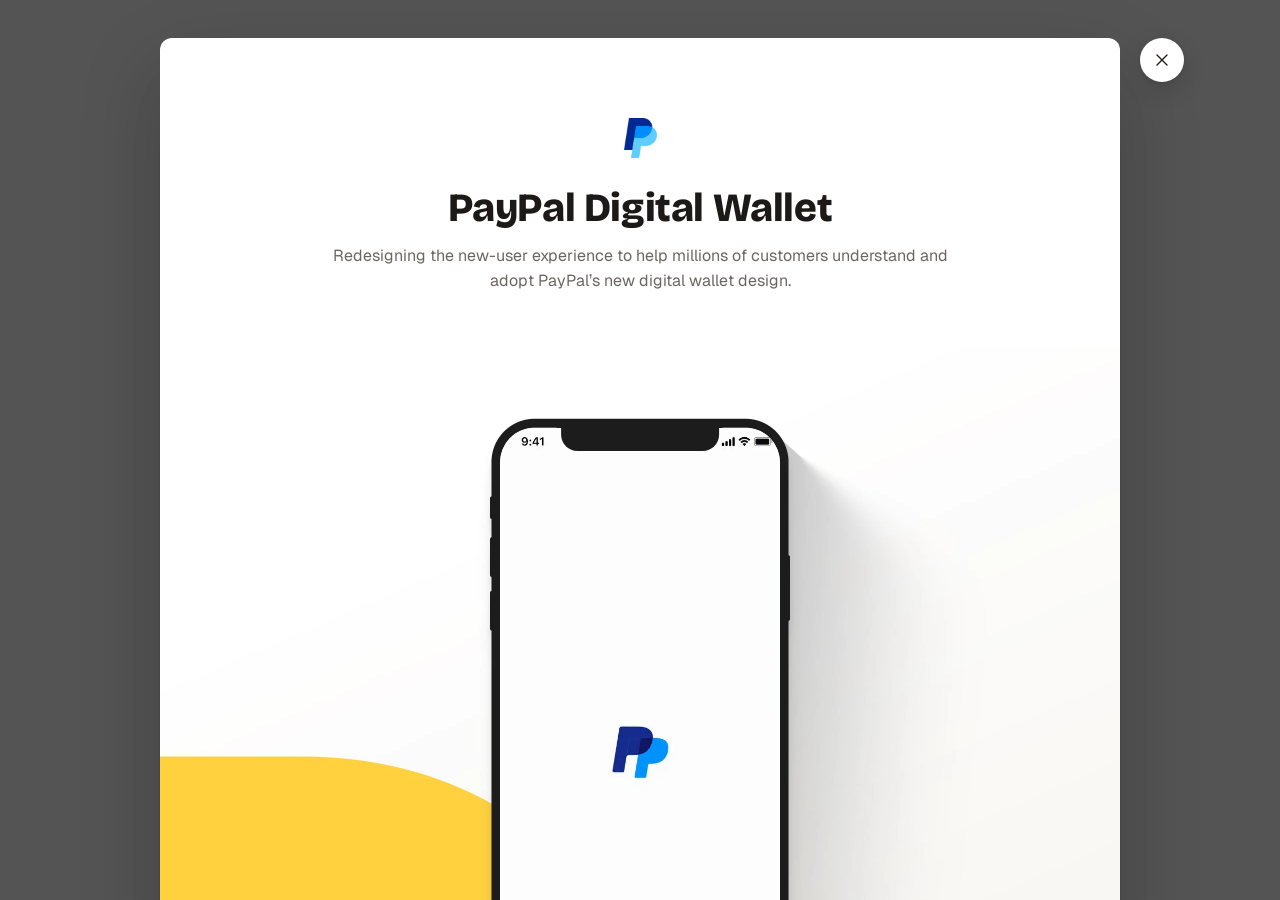
==== commit e0623e48: "Case studies: close button hangs outside the panel, level with its top shared/cs-shell.css, imported" ====
--- a/paypal/index.html
+++ b/paypal/index.html
@@ -24,7 +24,7 @@
 <link rel="preconnect" href="https://fonts.googleapis.com">
 <link rel="preconnect" href="https://fonts.gstatic.com" crossorigin>
 <link href="https://fonts.googleapis.com/css2?family=Bricolage+Grotesque:opsz,wght@12..96,400..800&family=Geist:wght@400..700&family=Inter:wght@400..700&display=swap" rel="stylesheet">
-<link rel="stylesheet" href="styles.css?v=4c7ffb04">
+<link rel="stylesheet" href="styles.css?v=fdb83d5e">
 <link rel="stylesheet" href="../shared/project-nav.css?v=df416aa3">
 </head>
 <body>
--- a/paypal/styles.css
+++ b/paypal/styles.css
@@ -1,5 +1,6 @@
-/* shared copy template: eyebrow, title, body, stats callout */
+/* shared copy template (eyebrow, title, body, stats) and modal shell */
 @import url("../shared/cs-content.css");
+@import url("../shared/cs-shell.css");
 
 :root {
   --cs-ink: #1c1917;
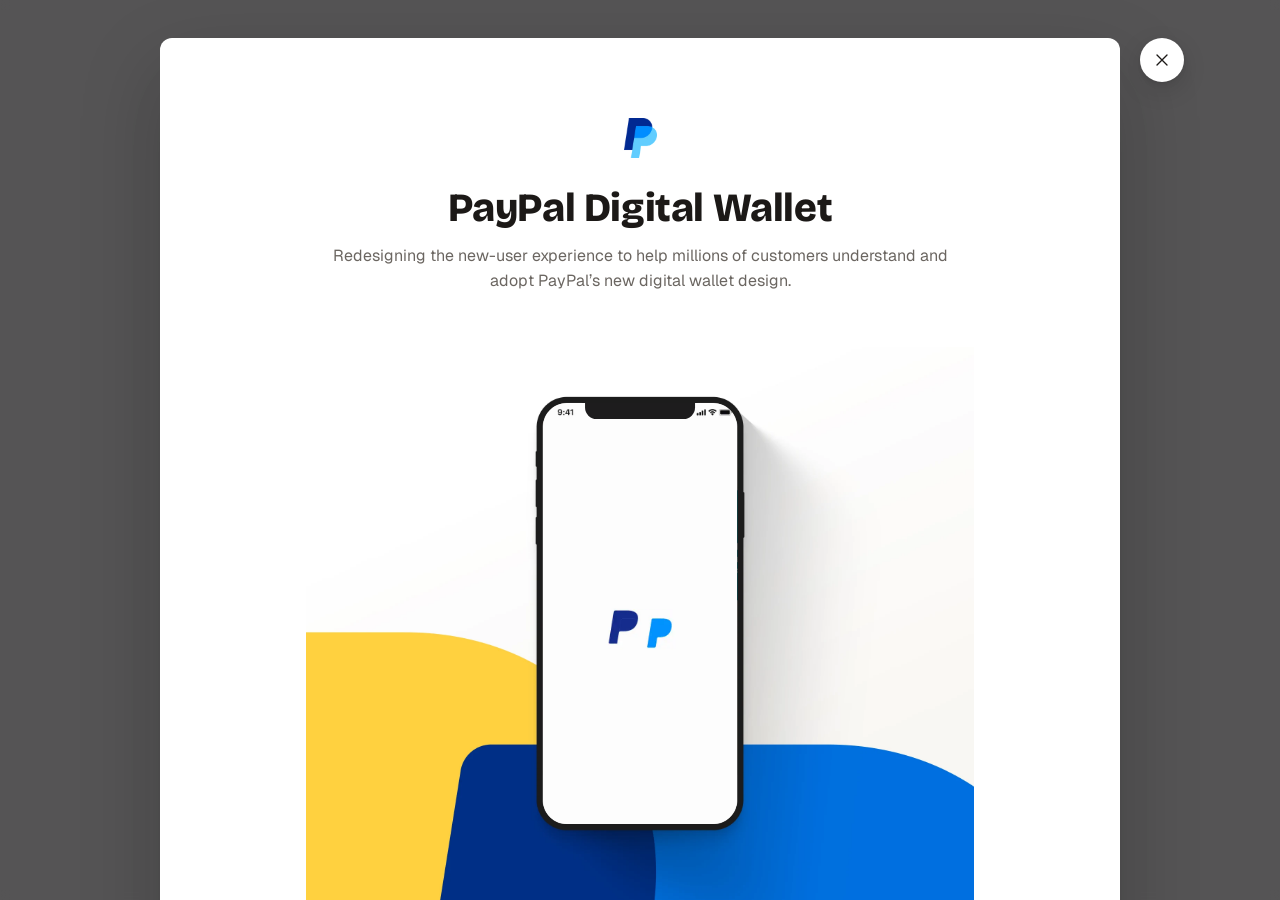
==== commit 7d31d3fc: "Case studies: fit the hero band to the first screen shared/cs-fold.js measures where the band starts" ====
--- a/paypal/index.html
+++ b/paypal/index.html
@@ -393,5 +393,6 @@
   }
 </script>
 
+<script src="../shared/cs-fold.js"></script>
 </body>
 </html>
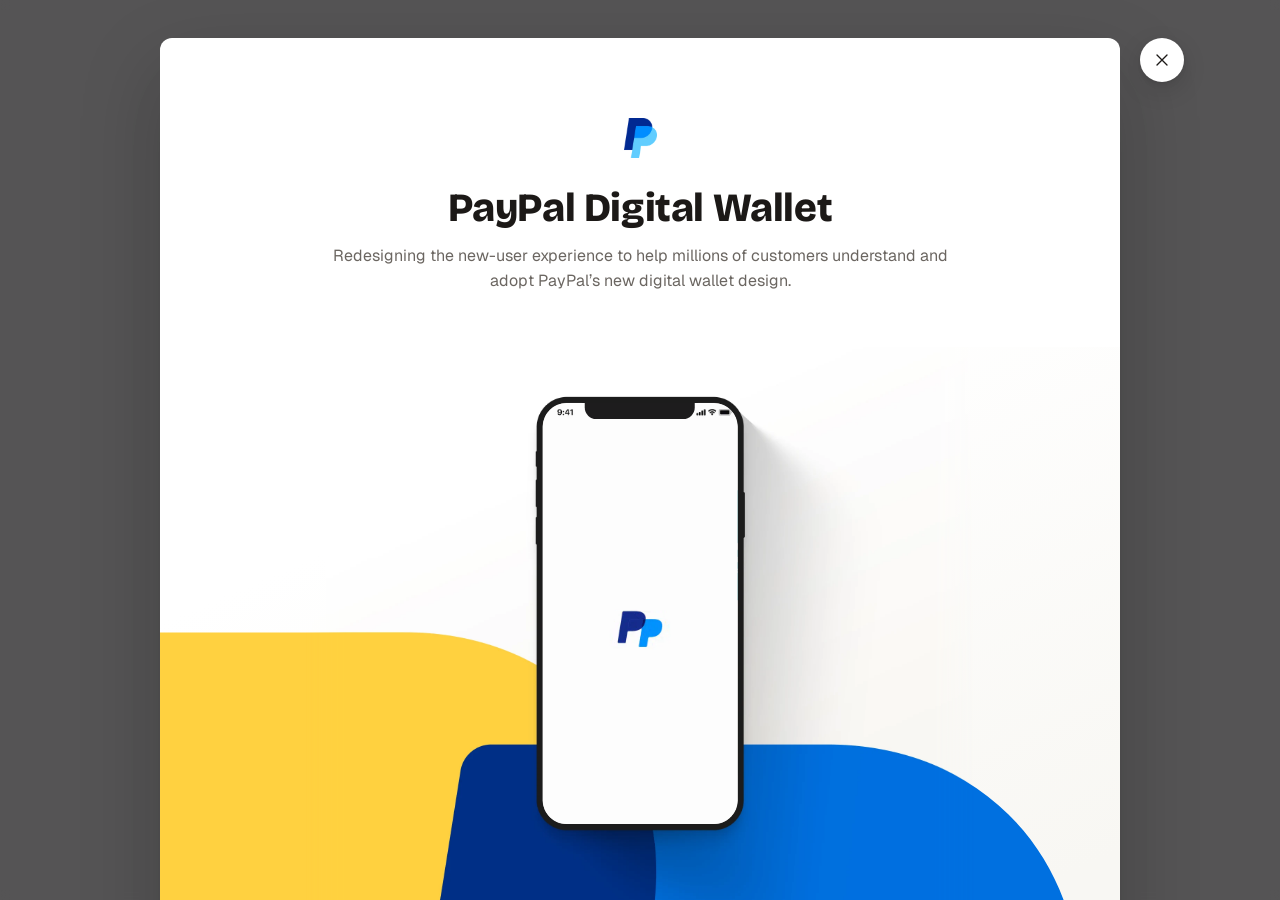
==== commit a66f0eb0: "Home and PayPal hero updates Home: - Headline "Minh Nguyen –" over "Shaping experiences through…". -" ====
--- a/paypal/index.html
+++ b/paypal/index.html
@@ -24,7 +24,7 @@
 <link rel="preconnect" href="https://fonts.googleapis.com">
 <link rel="preconnect" href="https://fonts.gstatic.com" crossorigin>
 <link href="https://fonts.googleapis.com/css2?family=Bricolage+Grotesque:opsz,wght@12..96,400..800&family=Geist:wght@400..700&family=Inter:wght@400..700&display=swap" rel="stylesheet">
-<link rel="stylesheet" href="styles.css?v=fdb83d5e">
+<link rel="stylesheet" href="styles.css?v=9a6b2760">
 <link rel="stylesheet" href="../shared/project-nav.css?v=df416aa3">
 </head>
 <body>
@@ -42,13 +42,20 @@
         <p class="cs-hero__lede">Redesigning the new-user experience to help millions of customers understand and adopt PayPal’s new digital wallet design.</p>
       </header>
 
+      <!-- The stage (plate + screen) keeps the plate's shape and scales as one,
+           so the phone always fits. Behind the plate, the PayPal shapes from
+           Figma (190:93308) carry on past its edges, so the band stays full
+           bleed at any height. -->
       <div class="cs-heroVisual">
-        <img class="cs-heroVisual__plate" src="assets/mockups/hero-stage.webp" width="1920" height="1588"
-             alt="" aria-hidden="true" fetchpriority="high">
-        <span class="cs-plateScreen cs-heroVisual__screen">
-          <img src="assets/screens/hero-poster.webp" width="542" height="1174" alt="Redesigned PayPal home screen welcoming a new user with Send Money and Find Deals shortcuts, a setup checklist and a $5 gift offer." fetchpriority="high" data-anim-src="assets/screens/hero-anim.webp" data-anim-on-load>
-          <span class="cs-plateScreen__notch" aria-hidden="true"></span>
-        </span>
+        <div class="cs-heroVisual__stage">
+          <img class="cs-heroVisual__bag" src="assets/mockups/hero-bag.svg" alt="" aria-hidden="true">
+          <img class="cs-heroVisual__plate" src="assets/mockups/hero-stage.webp" width="1920" height="1588"
+               alt="" aria-hidden="true" fetchpriority="high">
+          <span class="cs-plateScreen cs-heroVisual__screen">
+            <img src="assets/screens/hero-poster.webp" width="542" height="1174" alt="Redesigned PayPal home screen welcoming a new user with Send Money and Find Deals shortcuts, a setup checklist and a $5 gift offer." fetchpriority="high" data-anim-src="assets/screens/hero-anim.webp" data-anim-on-load>
+            <span class="cs-plateScreen__notch" aria-hidden="true"></span>
+          </span>
+        </div>
       </div>
 
       <section class="cs-keywords" aria-labelledby="cs-keywords-title">
--- a/paypal/styles.css
+++ b/paypal/styles.css
@@ -156,6 +156,39 @@
   /* 190:93307 exports exactly on its box, blobs and long shadow included */
   aspect-ratio: 960 / 794;
   overflow: hidden;
+  /* what the plate's own ground fades through, for the band past its sides:
+     white on the left, warm grey down the right */
+  background: linear-gradient(-23.2deg, #f8f7f3 5%, #ffffff 71.4%);
+}
+
+/* Plate + phone screen as one unit, always the plate's own shape: full
+   height of the band, centred. The screen's percentages are of this box. */
+.cs-heroVisual__stage {
+  position: absolute;
+  top: 0;
+  left: 50%;
+  height: 100%;
+  aspect-ratio: 1920 / 1588;
+  transform: translateX(-50%);
+}
+
+/* The two PayPal shapes, placed where Figma frame 190:93308 sits relative to
+   the hero box (x -567.5, y 409, 1677.5 x 1400 against 960 x 794). The plate
+   draws the same shapes inside its bounds; past them, these carry on. */
+.cs-heroVisual__bag {
+  position: absolute;
+  left: -59.115%;
+  top: 51.511%;
+  width: 174.74%;
+  height: 176.32%;
+  max-width: none;
+}
+/* The plate's own ground fades out over its outer 6% each side, so it melts
+   into the band; the shapes there are drawn identically underneath. */
+.cs-heroVisual__stage > .cs-heroVisual__plate {
+  position: relative;
+  -webkit-mask-image: linear-gradient(to right, transparent, #000 6%, #000 94%, transparent);
+  mask-image: linear-gradient(to right, transparent, #000 6%, #000 94%, transparent);
 }
 
 .cs-heroVisual__plate {
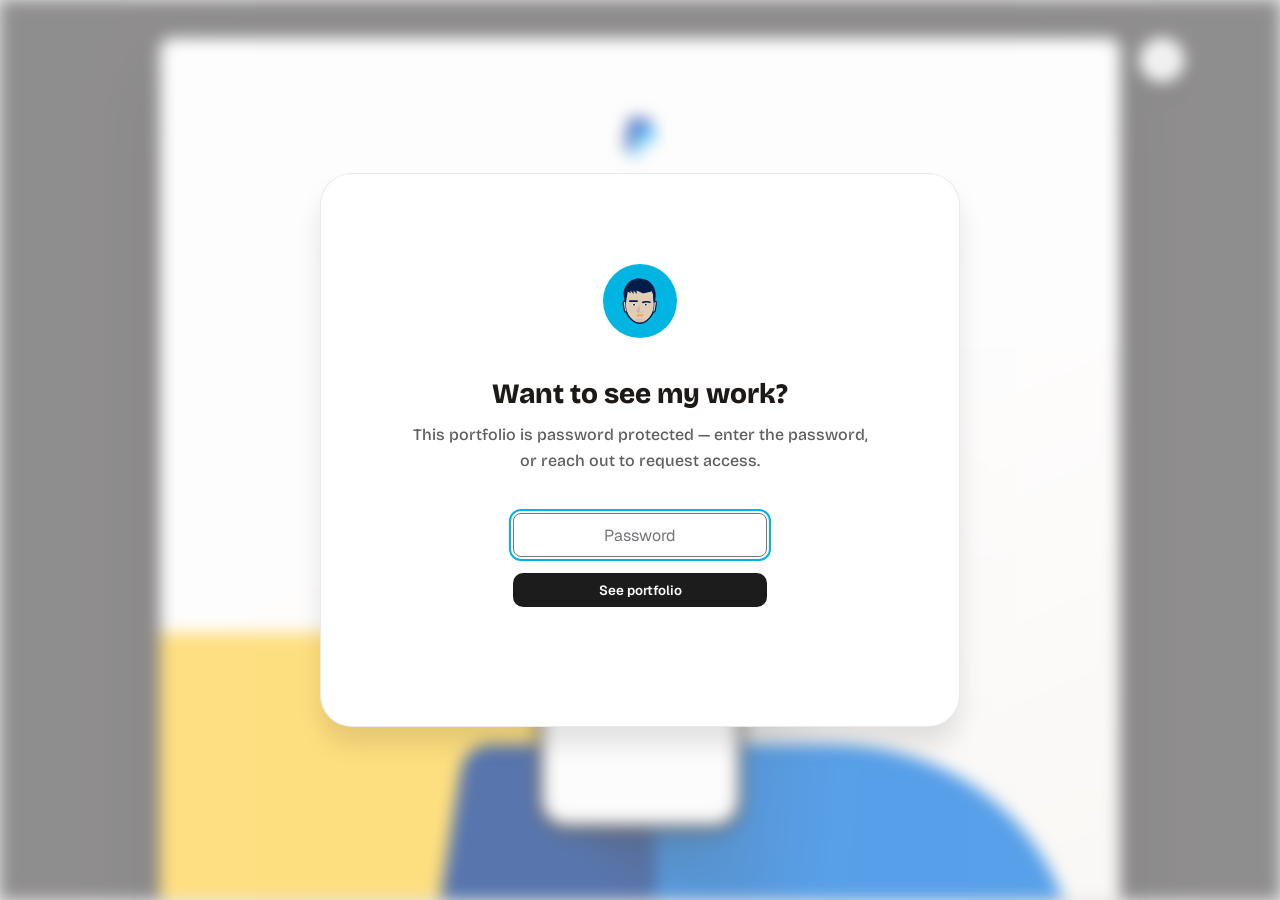
==== commit 96036962: "Soft password gate; headline colours and grey; project row spacing - shared/gate.js: a password scre" ====
--- a/paypal/index.html
+++ b/paypal/index.html
@@ -3,6 +3,8 @@
 <head>
 <meta charset="utf-8">
 <meta name="viewport" content="width=device-width, initial-scale=1">
+<!-- soft password gate for the whole site (see shared/gate.js) -->
+<script src="../shared/gate.js"></script>
 <link rel="icon" type="image/svg+xml" href="../assets/logos/favicon.svg">
 <title>PayPal Digital Wallet — Case Study</title>
 <meta name="description" content="Redesigning the new-user experience to help millions of customers understand and adopt PayPal's new digital wallet design.">
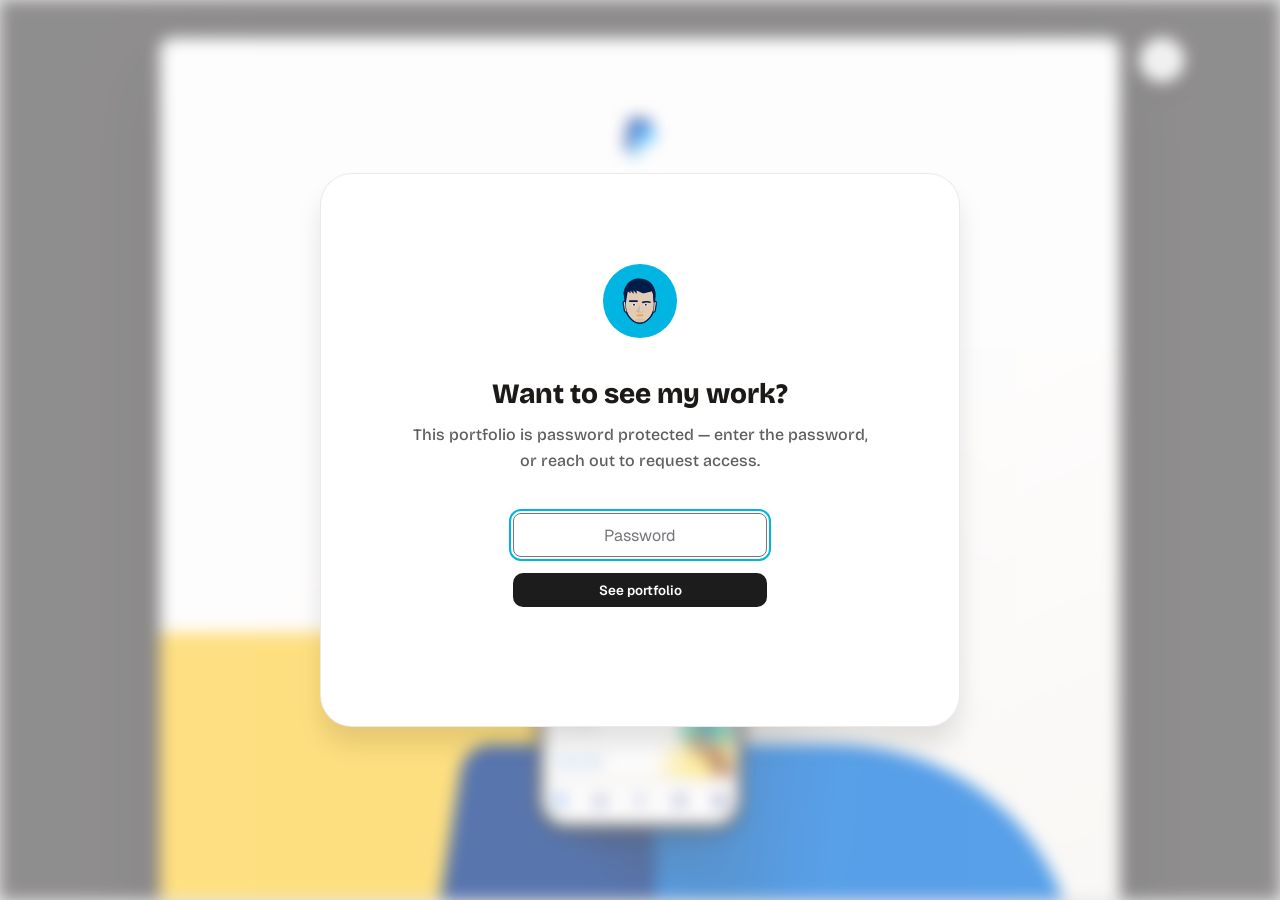
==== commit 48510cda: "Systems Design: rebuild as the Slack education case study Rebuilt system/ from Figma 490:131119 as a" ====
--- a/paypal/index.html
+++ b/paypal/index.html
@@ -26,7 +26,7 @@
 <link rel="preconnect" href="https://fonts.googleapis.com">
 <link rel="preconnect" href="https://fonts.gstatic.com" crossorigin>
 <link href="https://fonts.googleapis.com/css2?family=Bricolage+Grotesque:opsz,wght@12..96,400..800&family=Geist:wght@400..700&family=Inter:wght@400..700&display=swap" rel="stylesheet">
-<link rel="stylesheet" href="styles.css?v=9a6b2760">
+<link rel="stylesheet" href="styles.css?v=a71baddd">
 <link rel="stylesheet" href="../shared/project-nav.css?v=df416aa3">
 </head>
 <body>
@@ -264,7 +264,7 @@
             <a class="cs-projectNav__btn cs-projectNav__btn--next" href="../system/index.html" data-project-nav="next">
               <span class="cs-projectNav__text">
                 <span class="cs-projectNav__kicker">Next project</span>
-                <span class="cs-projectNav__title">Systems Design</span>
+                <span class="cs-projectNav__title">Education System</span>
               </span>
               <span class="cs-projectNav__icon">
                 <svg class="cs-projectNav__chev" viewBox="0 0 20 20" aria-hidden="true" focusable="false">
@@ -298,107 +298,44 @@
     if (e.key === 'Escape') modal.querySelector('[data-modal-close]').click();
   });
 
-  // Subtle scroll-in reveal. Elements are grouped so grids stagger row by row.
+  // Subtle scroll-in reveal. Elements reveal strictly top-down: targets are
+  // collected in document order, and each batch that scrolls into view gets a
+  // short stagger based on where it sits in that batch — not on how many
+  // elements precede it in the page, which used to push late items to
+  // multi-second delays.
   if (!matchMedia('(prefers-reduced-motion: reduce)').matches) {
-    const groups = [
-      { sel: '.cs-hero__logo, .cs-hero__title, .cs-hero__lede', stagger: 70 },
-      { sel: '.cs-heroVisual', stagger: 0 },
-      { sel: '.cs-keywords__title', stagger: 0 },
-      { sel: '.cs-tag', stagger: 35 },
-      { sel: '.cs-gallery img', stagger: 90 },
-      { sel: '.cs-copy > *', stagger: 70 },
-      { sel: '.cs-compare__item', stagger: 120 },
-      { sel: '.cs-flow__diagram', stagger: 0 },
-      { sel: '.cs-flow__matrix', stagger: 0 },
-      { sel: '.cs-launch__phones', stagger: 0 },
-      { sel: '.cs-outcome', stagger: 120 },
-      { sel: '.cs-rollout', stagger: 0 },
-      { sel: '.cs-launch__subtitle', stagger: 0 },
-      { sel: '.cs-valueGrid', stagger: 0 },
-      { sel: '.cs-projectNav__btn', stagger: 80 },
-    ];
-
-    const targets = [];
-    groups.forEach(({ sel, stagger }) => {
-      document.querySelectorAll(sel).forEach((el, i) => {
-        el.setAttribute('data-reveal', '');
-        if (stagger) el.style.setProperty('--reveal-delay', `${i * stagger}ms`);
-        targets.push(el);
-      });
-    });
+    const SELECTOR = [
+      '.cs-hero__icon', '.cs-hero__title', '.cs-hero__lede',
+      '.cs-heroVisual .cs-shot',
+      '.cs-glance__logo', '.cs-glance__title',
+      '.cs-tag', '.cs-fact',
+      '.cs-copy > *',
+      '.cs-shots--band', '.cs-problem', '.cs-plate',
+      '.cs-card', '.cs-rule-item',
+      '.cs-outcomes .cs-stat',
+      '.cs-projectNav__btn',
+    ].join(', ');
+
+    const STAGGER = 45;   // ms between neighbours in the same batch
+    const MAX_DELAY = 180; // never hold an element back longer than this
+
+    // querySelectorAll returns document order, so the list is already top-down.
+    const targets = [...document.querySelectorAll(SELECTOR)];
+    targets.forEach((el) => el.setAttribute('data-reveal', ''));
     document.documentElement.classList.add('cs-reveal');
 
     const revealer = new IntersectionObserver((entries) => {
-      entries.forEach(({ target, isIntersecting }) => {
-        if (!isIntersecting) return;
-        target.classList.add('is-revealed');
-        revealer.unobserve(target);
-      });
-    }, { threshold: 0.12, rootMargin: '0px 0px -6% 0px' });
+      entries
+        .filter((e) => e.isIntersecting)
+        .sort((a, b) => a.boundingClientRect.top - b.boundingClientRect.top)
+        .forEach(({ target }, i) => {
+          target.style.setProperty('--reveal-delay', Math.min(i * STAGGER, MAX_DELAY) + 'ms');
+          target.classList.add('is-revealed');
+          revealer.unobserve(target);
+        });
+    }, { threshold: 0, rootMargin: '0px 0px -4% 0px' });
 
     targets.forEach((el) => revealer.observe(el));
-  }
-
-  // Animated screens play through exactly once and hold the final frame — which is
-  // the same image as the poster, so nothing snaps at the end. The poster is never
-  // restored: doing that on viewport exit would amount to a loop.
-  // [data-anim-on-load] starts as soon as the asset is ready; the rest wait to be
-  // scrolled into view so they are actually seen.
-  const animated = document.querySelectorAll('[data-anim-src]');
-  const reduceMotion = matchMedia('(prefers-reduced-motion: reduce)');
-
-  const play = (img) => {
-    if (img.dataset.played) return;
-    img.dataset.posterSrc = img.dataset.posterSrc || img.getAttribute('src');
-    img.dataset.played = '1';
-    img.setAttribute('src', img.dataset.animSrc);
-  };
-
-  // Preload so the still frame stays put instead of blanking while the animation
-  // downloads, and so playback starts at frame 0 rather than part-way through.
-  const preloadThenPlay = (img) => {
-    if (img.dataset.played || img.dataset.preloading || reduceMotion.matches) return;
-    img.dataset.preloading = '1';
-    const pre = new Image();
-    pre.onload = () => play(img);
-    pre.onerror = () => { delete img.dataset.preloading; };
-    pre.src = img.dataset.animSrc;
-  };
-
-  if (animated.length) {
-    const onLoad = [...animated].filter((i) => i.hasAttribute('data-anim-on-load'));
-    const onScroll = [...animated].filter((i) => !i.hasAttribute('data-anim-on-load'));
-
-    onLoad.forEach(preloadThenPlay);
-
-    if (onScroll.length) {
-      const observer = new IntersectionObserver((entries) => {
-        entries.forEach(({ target, isIntersecting }) => {
-          if (!isIntersecting) return;
-          observer.unobserve(target);
-          preloadThenPlay(target);
-        });
-      }, { threshold: 0.35 });
-      onScroll.forEach((img) => observer.observe(img));
-    }
-
-    animated.forEach((img) => {
-      const button = img.closest('.cs-plateScreen')?.querySelector('[data-anim-play]');
-      if (!button) return;
-      button.hidden = !reduceMotion.matches;
-      button.addEventListener('click', () => {
-        play(img);
-        button.hidden = true;
-      });
-    });
-
-    reduceMotion.addEventListener('change', () => {
-      animated.forEach((img) => {
-        const button = img.closest('.cs-plateScreen')?.querySelector('[data-anim-play]');
-        if (button) button.hidden = !reduceMotion.matches || !!img.dataset.played;
-      });
-      if (!reduceMotion.matches) onLoad.forEach(preloadThenPlay);
-    });
   }
 </script>
 
--- a/paypal/styles.css
+++ b/paypal/styles.css
@@ -694,10 +694,10 @@
 @media (prefers-reduced-motion: no-preference) {
   .cs-reveal [data-reveal] {
     opacity: 0;
-    transform: translateY(14px);
+    transform: translateY(10px);
     transition:
-      opacity 620ms cubic-bezier(0.22, 0.61, 0.36, 1),
-      transform 620ms cubic-bezier(0.22, 0.61, 0.36, 1);
+      opacity 320ms cubic-bezier(0.22, 0.61, 0.36, 1),
+      transform 320ms cubic-bezier(0.22, 0.61, 0.36, 1);
     transition-delay: var(--reveal-delay, 0ms);
   }
 
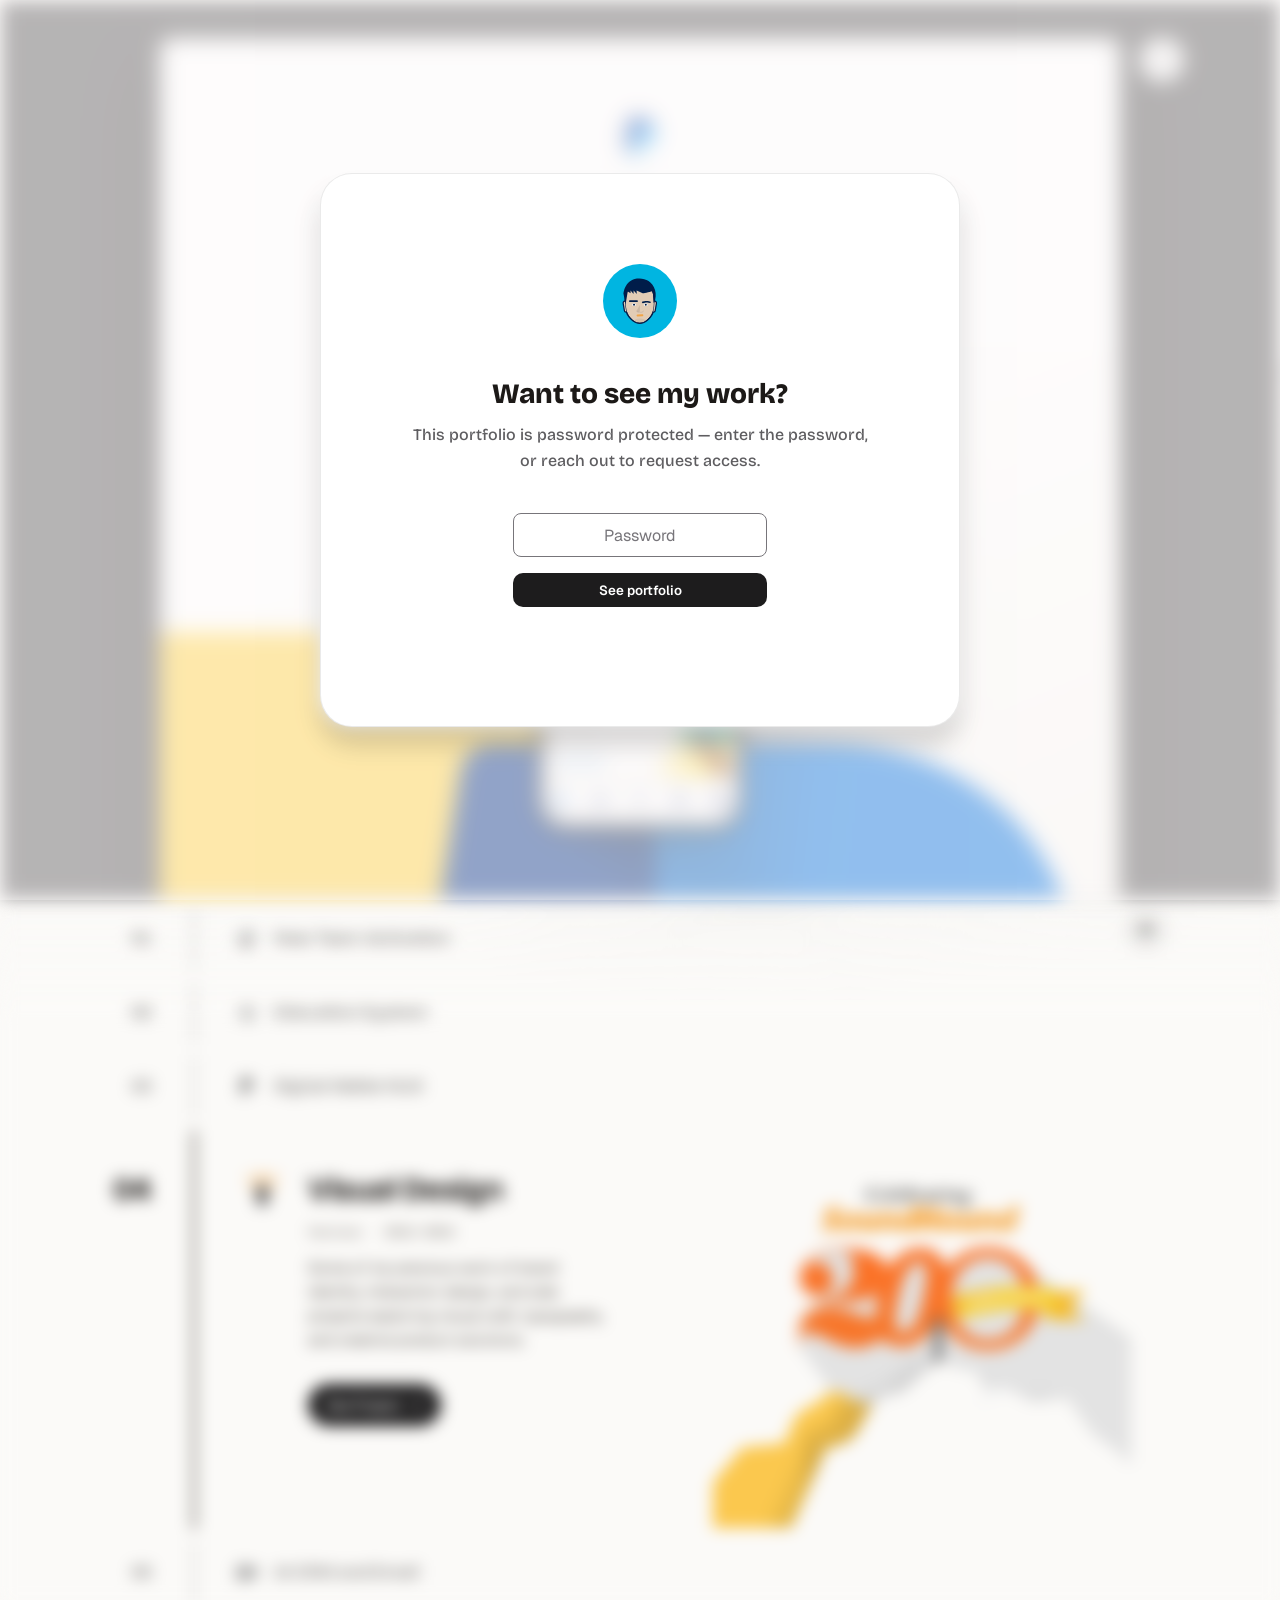
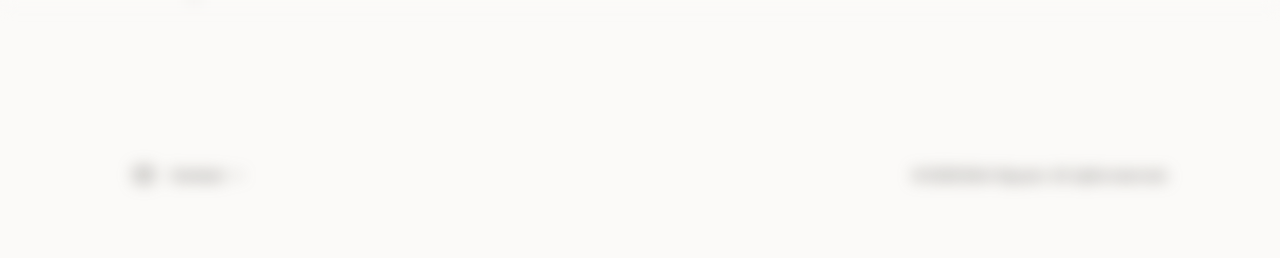
==== commit b61e07cc: "Case studies: direct links open as the overlay on the home page Opened on their own, the four case-s" ====
--- a/paypal/index.html
+++ b/paypal/index.html
@@ -3,6 +3,12 @@
 <head>
 <meta charset="utf-8">
 <meta name="viewport" content="width=device-width, initial-scale=1">
+<!-- Opened on its own (a shared /paypal/ link, a new tab), this page hands
+     over to the home page with the project in the hash, so it opens as the
+     overlay on top of the portfolio. Inside that overlay it is framed and
+     stays put. Scrapers do not run JS, so link previews still read the tags
+     below. -->
+<script>if (window.top === window.self) { document.documentElement.style.visibility = 'hidden'; location.replace((location.protocol === 'file:' ? '../index.html' : '../') + location.search + '#paypal'); }</script>
 <!-- soft password gate for the whole site (see shared/gate.js) -->
 <script src="../shared/gate.js"></script>
 <link rel="icon" type="image/svg+xml" href="../assets/logos/favicon.svg">
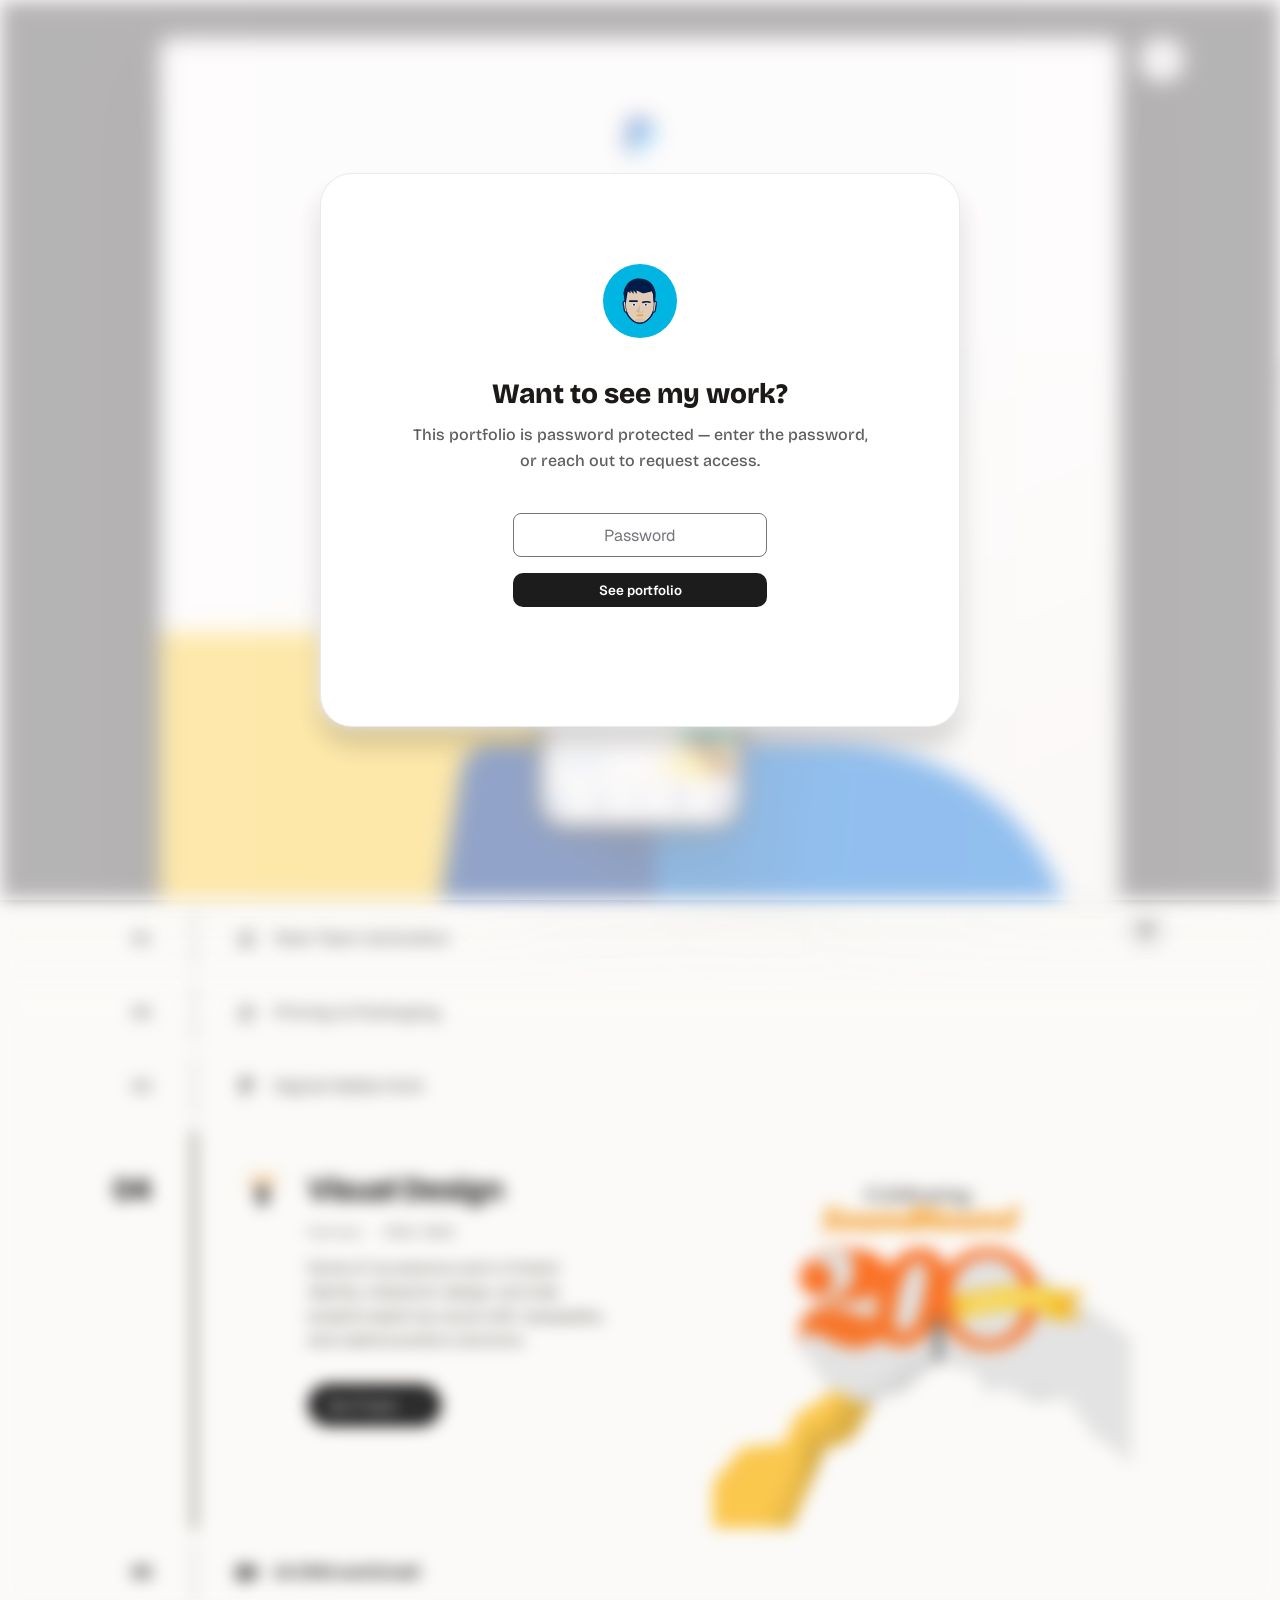
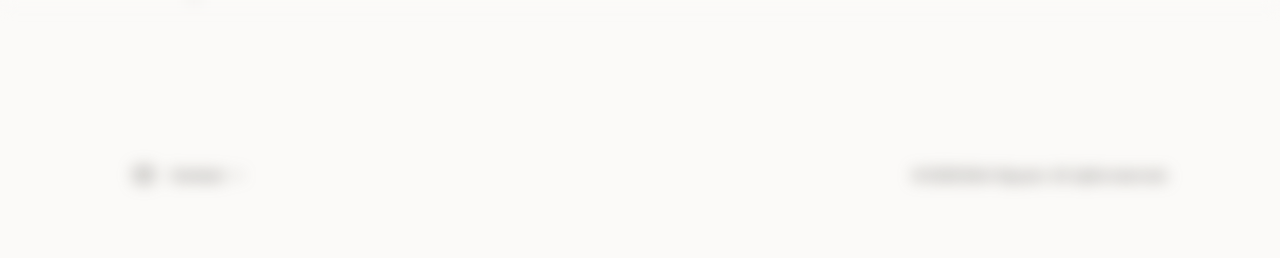
==== commit dbef63ce: "Pricing & Packaging: add case study, hide Education from the home list New pricing/ case study (ops-" ====
--- a/paypal/index.html
+++ b/paypal/index.html
@@ -267,10 +267,10 @@
                 <span class="cs-projectNav__title">New Team Activation</span>
               </span>
             </a>
-            <a class="cs-projectNav__btn cs-projectNav__btn--next" href="../system/index.html" data-project-nav="next">
+            <a class="cs-projectNav__btn cs-projectNav__btn--next" href="../pricing/index.html" data-project-nav="next">
               <span class="cs-projectNav__text">
                 <span class="cs-projectNav__kicker">Next project</span>
-                <span class="cs-projectNav__title">Education System</span>
+                <span class="cs-projectNav__title">Pricing &amp; Packaging</span>
               </span>
               <span class="cs-projectNav__icon">
                 <svg class="cs-projectNav__chev" viewBox="0 0 20 20" aria-hidden="true" focusable="false">
